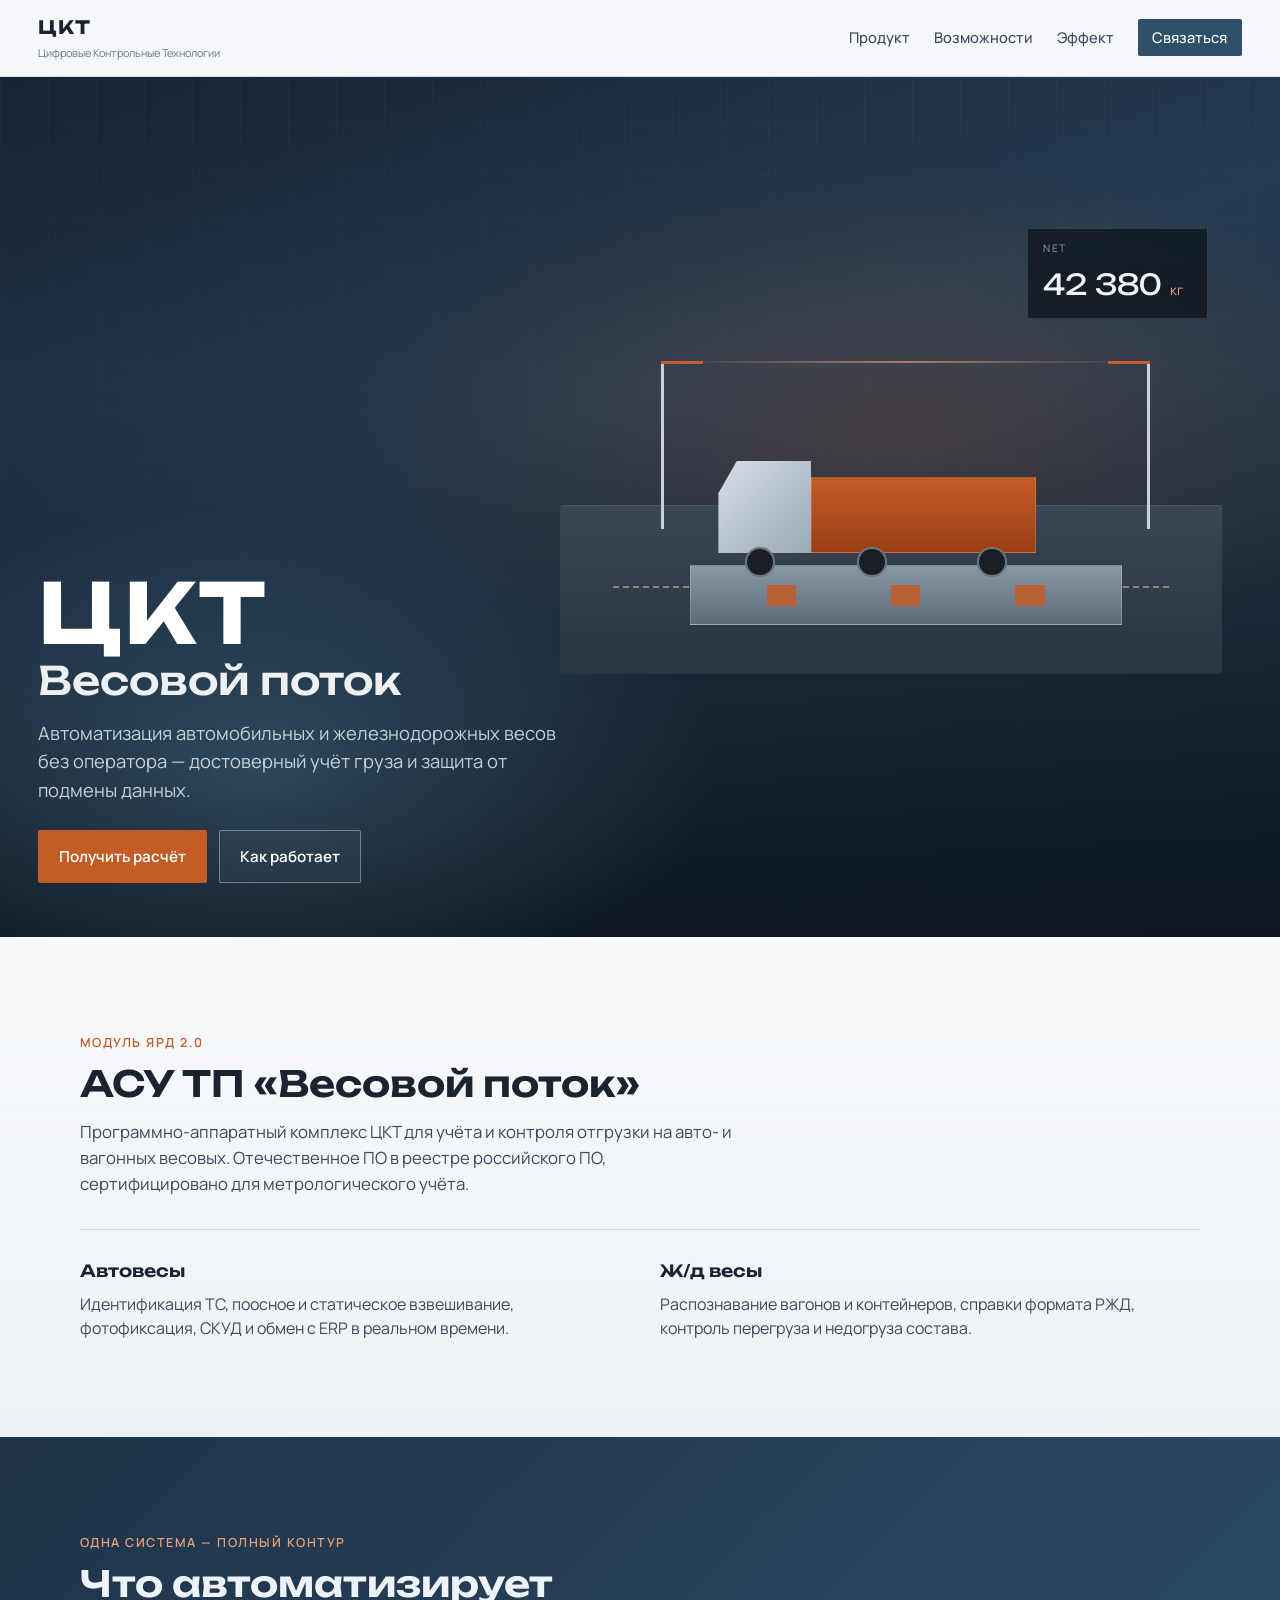
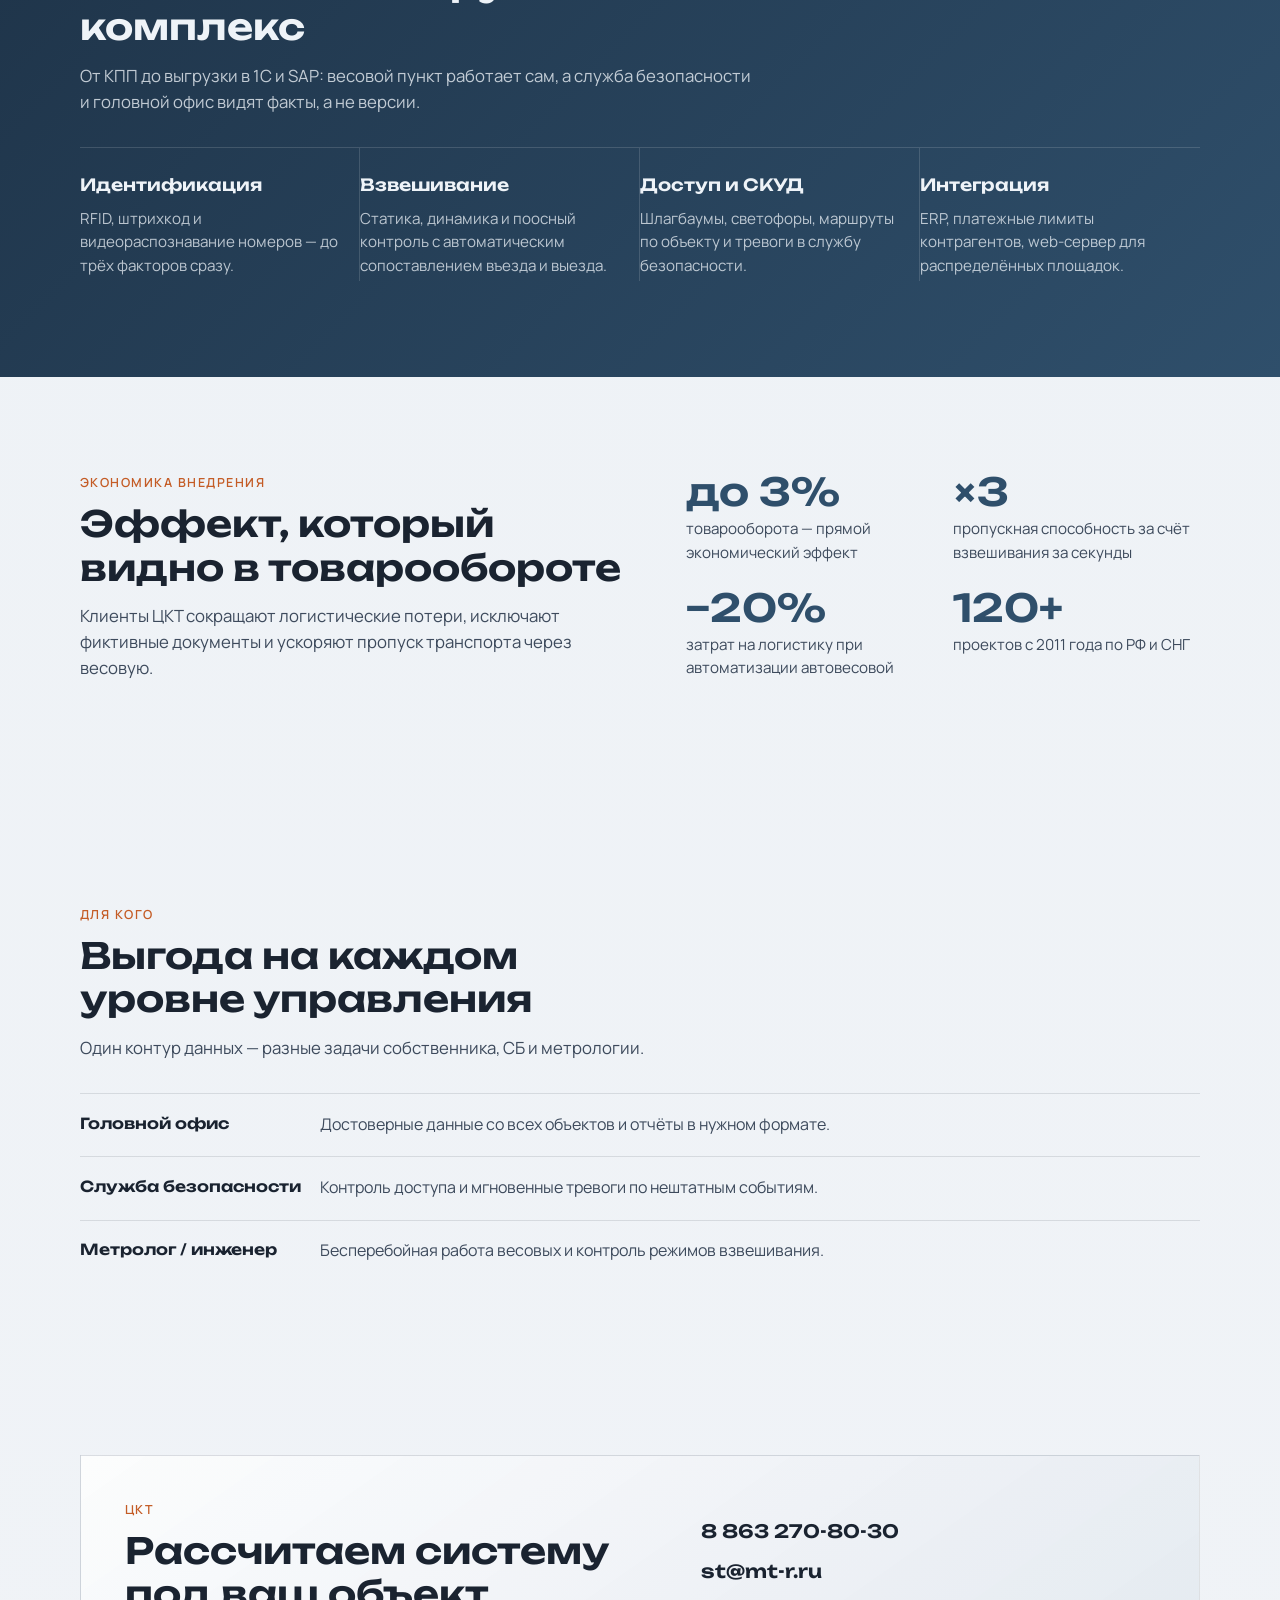
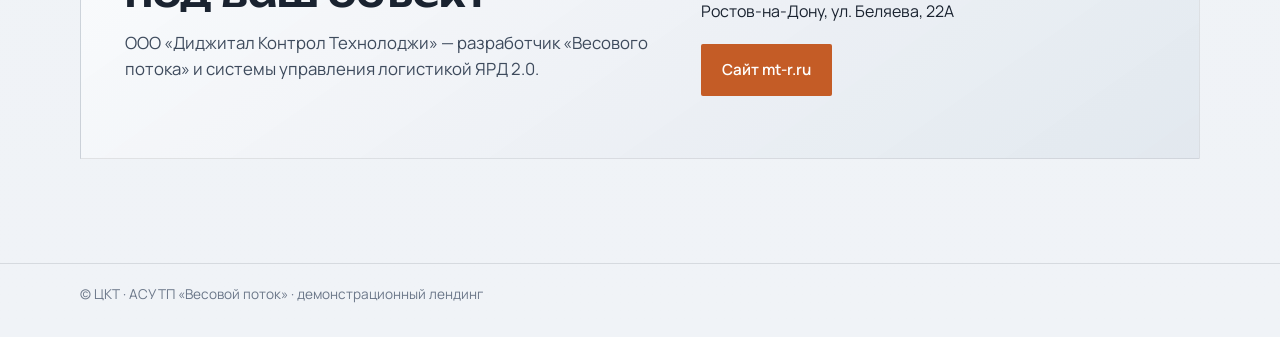
==== index.html @ c7c1c111 "Add landing page for ЦКТ Весовой поток Static promotional site covering product overview, capabiliti" ====
<!DOCTYPE html>
<html lang="ru">
<head>
  <meta charset="UTF-8" />
  <meta name="viewport" content="width=device-width, initial-scale=1" />
  <title>ЦКТ — Весовой поток | Автоматизация авто- и ж/д весов</title>
  <meta name="description" content="АСУ ТП «Весовой поток» от ЦКТ — программно-аппаратный комплекс автоматизации автомобильных и вагонных весов. Модуль системы ЯРД 2.0." />
  <link rel="preconnect" href="https://fonts.googleapis.com" />
  <link rel="preconnect" href="https://fonts.gstatic.com" crossorigin />
  <link href="https://fonts.googleapis.com/css2?family=Manrope:wght@400;500;600;700&family=Unbounded:wght@500;600;700&display=swap" rel="stylesheet" />
  <link rel="stylesheet" href="styles.css" />
</head>
<body>
  <header class="site-header">
    <a class="logo" href="#top" aria-label="ЦКТ — на главную">
      <span class="logo-mark">ЦКТ</span>
      <span class="logo-sub">Цифровые Контрольные Технологии</span>
    </a>
    <nav class="nav" aria-label="Основная навигация">
      <a href="#product">Продукт</a>
      <a href="#capabilities">Возможности</a>
      <a href="#effect">Эффект</a>
      <a href="#contact" class="nav-cta">Связаться</a>
    </nav>
  </header>

  <main id="top">
    <section class="hero" aria-labelledby="hero-brand">
      <div class="hero-media" aria-hidden="true">
        <div class="hero-gradient"></div>
        <div class="hero-grid"></div>
        <div class="weighbridge">
          <div class="wb-road"></div>
          <div class="wb-platform">
            <span class="wb-scale"></span>
            <span class="wb-scale"></span>
            <span class="wb-scale"></span>
          </div>
          <div class="wb-truck">
            <div class="truck-cab"></div>
            <div class="truck-body"></div>
            <div class="truck-wheel w1"></div>
            <div class="truck-wheel w2"></div>
            <div class="truck-wheel w3"></div>
          </div>
          <div class="wb-gate left"></div>
          <div class="wb-gate right"></div>
          <div class="wb-readout">
            <span class="readout-label">NET</span>
            <span class="readout-value" data-weight>42 380</span>
            <span class="readout-unit">кг</span>
          </div>
          <div class="scan-beam"></div>
        </div>
      </div>

      <div class="hero-content">
        <p class="brand" id="hero-brand">ЦКТ</p>
        <h1>Весовой поток</h1>
        <p class="lead">
          Автоматизация автомобильных и железнодорожных весов без оператора —
          достоверный учёт груза и защита от подмены данных.
        </p>
        <div class="cta-group">
          <a class="btn btn-primary" href="#contact">Получить расчёт</a>
          <a class="btn btn-ghost" href="#product">Как работает</a>
        </div>
      </div>
    </section>

    <section class="section product" id="product">
      <div class="section-inner">
        <p class="eyebrow">Модуль ЯРД 2.0</p>
        <h2>АСУ ТП «Весовой поток»</h2>
        <p class="section-lead">
          Программно-аппаратный комплекс ЦКТ для учёта и контроля отгрузки
          на авто- и вагонных весовых. Отечественное ПО в реестре российского ПО,
          сертифицировано для метрологического учёта.
        </p>

        <ul class="split-list">
          <li>
            <strong>Автовесы</strong>
            Идентификация ТС, поосное и статическое взвешивание, фотофиксация,
            СКУД и обмен с ERP в реальном времени.
          </li>
          <li>
            <strong>Ж/д весы</strong>
            Распознавание вагонов и контейнеров, справки формата РЖД,
            контроль перегруза и недогруза состава.
          </li>
        </ul>
      </div>
    </section>

    <section class="section capabilities" id="capabilities">
      <div class="section-inner">
        <p class="eyebrow">Одна система — полный контур</p>
        <h2>Что автоматизирует комплекс</h2>
        <p class="section-lead">
          От КПП до выгрузки в 1С и SAP: весовой пункт работает сам,
          а служба безопасности и головной офис видят факты, а не версии.
        </p>

        <div class="capability-rail" role="list">
          <article class="cap" role="listitem">
            <h3>Идентификация</h3>
            <p>RFID, штрихкод и видеораспознавание номеров — до трёх факторов сразу.</p>
          </article>
          <article class="cap" role="listitem">
            <h3>Взвешивание</h3>
            <p>Статика, динамика и поосный контроль с автоматическим сопоставлением въезда и выезда.</p>
          </article>
          <article class="cap" role="listitem">
            <h3>Доступ и СКУД</h3>
            <p>Шлагбаумы, светофоры, маршруты по объекту и тревоги в службу безопасности.</p>
          </article>
          <article class="cap" role="listitem">
            <h3>Интеграция</h3>
            <p>ERP, платежные лимиты контрагентов, web-сервер для распределённых площадок.</p>
          </article>
        </div>
      </div>
    </section>

    <section class="section effect" id="effect">
      <div class="section-inner effect-grid">
        <div>
          <p class="eyebrow">Экономика внедрения</p>
          <h2>Эффект, который видно в товарообороте</h2>
          <p class="section-lead">
            Клиенты ЦКТ сокращают логистические потери, исключают фиктивные документы
            и ускоряют пропуск транспорта через весовую.
          </p>
        </div>
        <dl class="metrics">
          <div>
            <dt>до 3%</dt>
            <dd>товарооборота — прямой экономический эффект</dd>
          </div>
          <div>
            <dt>×3</dt>
            <dd>пропускная способность за счёт взвешивания за секунды</dd>
          </div>
          <div>
            <dt>−20%</dt>
            <dd>затрат на логистику при автоматизации автовесовой</dd>
          </div>
          <div>
            <dt>120+</dt>
            <dd>проектов с 2011 года по РФ и СНГ</dd>
          </div>
        </dl>
      </div>
    </section>

    <section class="section audience">
      <div class="section-inner">
        <p class="eyebrow">Для кого</p>
        <h2>Выгода на каждом уровне управления</h2>
        <p class="section-lead">Один контур данных — разные задачи собственника, СБ и метрологии.</p>
        <ul class="audience-list">
          <li>
            <span>Головной офис</span>
            Достоверные данные со всех объектов и отчёты в нужном формате.
          </li>
          <li>
            <span>Служба безопасности</span>
            Контроль доступа и мгновенные тревоги по нештатным событиям.
          </li>
          <li>
            <span>Метролог / инженер</span>
            Бесперебойная работа весовых и контроль режимов взвешивания.
          </li>
        </ul>
      </div>
    </section>

    <section class="section contact" id="contact">
      <div class="section-inner contact-panel">
        <div>
          <p class="eyebrow">ЦКТ</p>
          <h2>Рассчитаем систему под ваш объект</h2>
          <p class="section-lead">
            ООО «Диджитал Контрол Технолоджи» — разработчик «Весового потока»
            и системы управления логистикой ЯРД 2.0.
          </p>
        </div>
        <address class="contacts">
          <a href="tel:+78632708030">8 863 270-80-30</a>
          <a href="mailto:st@mt-r.ru">st@mt-r.ru</a>
          <span>Ростов-на-Дону, ул. Беляева, 22А</span>
          <a class="btn btn-primary" href="https://mt-r.ru/" target="_blank" rel="noopener noreferrer">Сайт mt-r.ru</a>
        </address>
      </div>
    </section>
  </main>

  <footer class="site-footer">
    <p>© ЦКТ · АСУ ТП «Весовой поток» · демонстрационный лендинг</p>
  </footer>

  <script src="script.js"></script>
</body>
</html>
---- styles.css ----
:root {
  --ink: #1a2330;
  --ink-soft: #3d4a5c;
  --muted: #6b7789;
  --paper: #eef2f6;
  --paper-2: #e2e8ef;
  --steel: #2f4f6b;
  --steel-deep: #1e3348;
  --accent: #c45c26;
  --accent-soft: #e8a078;
  --line: rgba(26, 35, 48, 0.12);
  --glow-cool: rgba(90, 140, 170, 0.35);
  --radius: 2px;
  --font-display: "Unbounded", system-ui, sans-serif;
  --font-body: "Manrope", system-ui, sans-serif;
  --space: clamp(1.25rem, 3vw, 2.5rem);
  --max: 1120px;
}

*,
*::before,
*::after {
  box-sizing: border-box;
}

html {
  scroll-behavior: smooth;
}

body {
  margin: 0;
  font-family: var(--font-body);
  color: var(--ink);
  background:
    radial-gradient(1200px 600px at 10% -10%, rgba(47, 79, 107, 0.09), transparent 60%),
    radial-gradient(900px 500px at 100% 20%, rgba(196, 92, 38, 0.07), transparent 55%),
    linear-gradient(180deg, #f5f7fa 0%, var(--paper) 40%, #f0f3f7 100%);
  line-height: 1.55;
  -webkit-font-smoothing: antialiased;
}

img {
  max-width: 100%;
}

a {
  color: inherit;
  text-decoration: none;
}

.site-header {
  position: sticky;
  top: 0;
  z-index: 20;
  display: flex;
  align-items: center;
  justify-content: space-between;
  gap: 1rem;
  padding: 0.9rem var(--space);
  background: rgba(245, 247, 250, 0.86);
  backdrop-filter: blur(12px);
  border-bottom: 1px solid var(--line);
}

.logo {
  display: flex;
  flex-direction: column;
  gap: 0.1rem;
  min-width: 0;
}

.logo-mark {
  font-family: var(--font-display);
  font-weight: 700;
  font-size: 1.15rem;
  letter-spacing: 0.04em;
}

.logo-sub {
  font-size: 0.68rem;
  color: var(--muted);
  white-space: nowrap;
  overflow: hidden;
  text-overflow: ellipsis;
  max-width: 42vw;
}

.nav {
  display: flex;
  align-items: center;
  gap: clamp(0.75rem, 2vw, 1.5rem);
  font-size: 0.92rem;
  font-weight: 500;
}

.nav a:not(.nav-cta) {
  color: var(--ink-soft);
}

.nav a:not(.nav-cta):hover {
  color: var(--ink);
}

.nav-cta {
  padding: 0.45rem 0.9rem;
  background: var(--steel);
  color: #fff;
  border-radius: var(--radius);
}

.nav-cta:hover {
  background: var(--steel-deep);
}

.hero {
  position: relative;
  min-height: min(100vh, 860px);
  display: grid;
  align-items: end;
  overflow: hidden;
  color: #f4f7fa;
}

.hero-media {
  position: absolute;
  inset: 0;
  background:
    linear-gradient(160deg, #152333 0%, #243b52 42%, #1a2c3d 100%);
}

.hero-gradient {
  position: absolute;
  inset: 0;
  background:
    radial-gradient(ellipse 80% 55% at 70% 40%, rgba(196, 92, 38, 0.22), transparent 55%),
    radial-gradient(ellipse 60% 50% at 20% 80%, var(--glow-cool), transparent 60%),
    linear-gradient(180deg, transparent 35%, rgba(10, 16, 24, 0.78) 100%);
}

.hero-grid {
  position: absolute;
  inset: 0;
  background-image:
    linear-gradient(rgba(255, 255, 255, 0.045) 1px, transparent 1px),
    linear-gradient(90deg, rgba(255, 255, 255, 0.045) 1px, transparent 1px);
  background-size: 48px 48px;
  mask-image: linear-gradient(180deg, rgba(0, 0, 0, 0.55), transparent 85%);
  animation: gridDrift 28s linear infinite;
}

@keyframes gridDrift {
  from { background-position: 0 0; }
  to { background-position: 48px 48px; }
}

.weighbridge {
  position: absolute;
  inset: 12% 4% 18% auto;
  width: min(58vw, 720px);
  max-width: 100%;
  right: 0;
}

.wb-road {
  position: absolute;
  left: 0;
  right: 8%;
  bottom: 18%;
  height: 28%;
  background: linear-gradient(180deg, #3a4656, #2a3340);
  border-radius: 4px;
  box-shadow: inset 0 1px 0 rgba(255, 255, 255, 0.08);
}

.wb-road::after {
  content: "";
  position: absolute;
  left: 8%;
  right: 8%;
  top: 48%;
  border-top: 2px dashed rgba(255, 220, 140, 0.45);
}

.wb-platform {
  position: absolute;
  left: 18%;
  right: 22%;
  bottom: 26%;
  height: 10%;
  background: linear-gradient(180deg, #8b98a8, #5d6a7a);
  border: 1px solid rgba(255, 255, 255, 0.2);
  display: flex;
  justify-content: space-around;
  align-items: center;
  padding: 0 4%;
}

.wb-scale {
  width: 8%;
  height: 35%;
  background: var(--accent);
  opacity: 0.85;
  animation: pulseScale 2.4s ease-in-out infinite;
}

.wb-scale:nth-child(2) { animation-delay: 0.3s; }
.wb-scale:nth-child(3) { animation-delay: 0.6s; }

@keyframes pulseScale {
  0%, 100% { opacity: 0.45; transform: scaleY(0.8); }
  50% { opacity: 1; transform: scaleY(1); }
}

.wb-truck {
  position: absolute;
  left: 22%;
  bottom: 34%;
  width: 46%;
  height: 22%;
  animation: truckSettle 3.2s ease-in-out infinite;
}

@keyframes truckSettle {
  0%, 100% { transform: translateY(0); }
  50% { transform: translateY(2px); }
}

.truck-cab {
  position: absolute;
  left: 0;
  bottom: 18%;
  width: 28%;
  height: 70%;
  background: linear-gradient(135deg, #d7dee8, #9aa8b8);
  clip-path: polygon(20% 0, 100% 0, 100% 100%, 0 100%, 0 35%);
}

.truck-body {
  position: absolute;
  left: 28%;
  bottom: 18%;
  width: 68%;
  height: 58%;
  background: linear-gradient(180deg, #c45c26, #9a3f16);
  border: 1px solid rgba(255, 255, 255, 0.15);
}

.truck-wheel {
  position: absolute;
  bottom: 0;
  width: 9%;
  aspect-ratio: 1;
  border-radius: 50%;
  background: #1a1f26;
  border: 2px solid #6b7480;
}

.truck-wheel.w1 { left: 8%; }
.truck-wheel.w2 { left: 42%; }
.truck-wheel.w3 { left: 78%; }

.wb-gate {
  position: absolute;
  bottom: 42%;
  width: 3px;
  height: 28%;
  background: #c9d2dc;
}

.wb-gate.left { left: 14%; }
.wb-gate.right { right: 18%; }

.wb-gate::before {
  content: "";
  position: absolute;
  top: 0;
  left: 0;
  width: 42px;
  height: 3px;
  background: var(--accent);
  transform-origin: left center;
  animation: gateLift 4.5s ease-in-out infinite;
}

.wb-gate.right::before {
  left: auto;
  right: 0;
  transform-origin: right center;
}

@keyframes gateLift {
  0%, 30% { transform: rotate(0deg); }
  45%, 75% { transform: rotate(-75deg); }
  90%, 100% { transform: rotate(0deg); }
}

.wb-readout {
  position: absolute;
  top: 8%;
  right: 10%;
  display: grid;
  grid-template-columns: auto 1fr auto;
  gap: 0.35rem 0.55rem;
  align-items: baseline;
  padding: 0.7rem 0.95rem;
  background: rgba(12, 18, 26, 0.72);
  border: 1px solid rgba(255, 255, 255, 0.14);
  font-variant-numeric: tabular-nums;
  backdrop-filter: blur(6px);
}

.readout-label {
  grid-column: 1 / -1;
  font-size: 0.65rem;
  letter-spacing: 0.14em;
  color: rgba(255, 255, 255, 0.55);
}

.readout-value {
  font-family: var(--font-display);
  font-size: clamp(1.2rem, 2.4vw, 1.8rem);
  color: #f0f4f8;
}

.readout-unit {
  color: var(--accent-soft);
  font-size: 0.85rem;
}

.scan-beam {
  position: absolute;
  left: 16%;
  right: 20%;
  top: 30%;
  height: 2px;
  background: linear-gradient(90deg, transparent, rgba(232, 160, 120, 0.9), transparent);
  animation: scanMove 3.8s ease-in-out infinite;
  opacity: 0.7;
}

@keyframes scanMove {
  0%, 100% { transform: translateY(0); opacity: 0.2; }
  50% { transform: translateY(120px); opacity: 0.85; }
}

.hero-content {
  position: relative;
  z-index: 2;
  padding: clamp(5.5rem, 12vh, 8rem) var(--space) clamp(2.5rem, 6vh, 4rem);
  max-width: 640px;
}

.brand {
  margin: 0 0 0.35rem;
  font-family: var(--font-display);
  font-size: clamp(2.8rem, 8vw, 5.2rem);
  font-weight: 700;
  letter-spacing: 0.02em;
  line-height: 0.95;
  color: #fff;
}

.hero h1 {
  margin: 0 0 1rem;
  font-family: var(--font-display);
  font-size: clamp(1.55rem, 3.8vw, 2.45rem);
  font-weight: 500;
  line-height: 1.15;
  color: rgba(255, 255, 255, 0.92);
}

.lead {
  margin: 0 0 1.6rem;
  max-width: 34rem;
  font-size: clamp(1rem, 1.7vw, 1.15rem);
  color: rgba(234, 240, 246, 0.82);
}

.cta-group {
  display: flex;
  flex-wrap: wrap;
  gap: 0.75rem;
}

.btn {
  display: inline-flex;
  align-items: center;
  justify-content: center;
  padding: 0.85rem 1.25rem;
  border-radius: var(--radius);
  font-weight: 600;
  font-size: 0.95rem;
  border: 1px solid transparent;
  transition: background 0.2s ease, color 0.2s ease, border-color 0.2s ease, transform 0.2s ease;
}

.btn:hover {
  transform: translateY(-1px);
}

.btn-primary {
  background: var(--accent);
  color: #fff;
}

.btn-primary:hover {
  background: #a74a1c;
}

.btn-ghost {
  border-color: rgba(255, 255, 255, 0.35);
  color: #fff;
  background: rgba(255, 255, 255, 0.04);
}

.btn-ghost:hover {
  border-color: rgba(255, 255, 255, 0.7);
  background: rgba(255, 255, 255, 0.1);
}

.section {
  padding: clamp(3.5rem, 8vw, 6rem) var(--space);
}

.section-inner {
  max-width: var(--max);
  margin: 0 auto;
}

.eyebrow {
  margin: 0 0 0.6rem;
  font-size: 0.78rem;
  font-weight: 600;
  letter-spacing: 0.12em;
  text-transform: uppercase;
  color: var(--accent);
}

.section h2 {
  margin: 0 0 0.9rem;
  font-family: var(--font-display);
  font-size: clamp(1.55rem, 3.2vw, 2.25rem);
  font-weight: 600;
  line-height: 1.2;
  max-width: 18ch;
}

.section-lead {
  margin: 0 0 2rem;
  max-width: 42rem;
  color: var(--ink-soft);
  font-size: 1.05rem;
}

.product {
  background:
    linear-gradient(180deg, rgba(255, 255, 255, 0.55), transparent),
    var(--paper);
}

.split-list {
  list-style: none;
  margin: 0;
  padding: 0;
  display: grid;
  grid-template-columns: repeat(2, minmax(0, 1fr));
  gap: 1.5rem 2.5rem;
  border-top: 1px solid var(--line);
  padding-top: 1.75rem;
}

.split-list li {
  color: var(--ink-soft);
}

.split-list strong {
  display: block;
  margin-bottom: 0.45rem;
  font-family: var(--font-display);
  font-size: 1.05rem;
  font-weight: 600;
  color: var(--ink);
}

.capabilities {
  background:
    linear-gradient(135deg, var(--steel-deep), var(--steel));
  color: #eef3f8;
}

.capabilities .eyebrow {
  color: var(--accent-soft);
}

.capabilities .section-lead {
  color: rgba(238, 243, 248, 0.78);
}

.capability-rail {
  display: grid;
  grid-template-columns: repeat(4, minmax(0, 1fr));
  gap: 0;
  border-top: 1px solid rgba(255, 255, 255, 0.14);
}

.cap {
  padding: 1.5rem 1.25rem 0.25rem 0;
  border-right: 1px solid rgba(255, 255, 255, 0.14);
  padding-right: 1.25rem;
  opacity: 0;
  transform: translateY(18px);
  transition: opacity 0.6s ease, transform 0.6s ease;
}

.cap:last-child {
  border-right: 0;
  padding-right: 0;
}

.cap.is-visible {
  opacity: 1;
  transform: translateY(0);
}

.cap:nth-child(2).is-visible { transition-delay: 0.1s; }
.cap:nth-child(3).is-visible { transition-delay: 0.2s; }
.cap:nth-child(4).is-visible { transition-delay: 0.3s; }

.cap h3 {
  margin: 0 0 0.55rem;
  font-family: var(--font-display);
  font-size: 1.05rem;
  font-weight: 600;
}

.cap p {
  margin: 0;
  color: rgba(238, 243, 248, 0.75);
  font-size: 0.95rem;
}

.effect-grid {
  display: grid;
  grid-template-columns: 1.1fr 1fr;
  gap: 2.5rem;
  align-items: start;
}

.metrics {
  margin: 0;
  display: grid;
  grid-template-columns: 1fr 1fr;
  gap: 1.5rem 1.25rem;
}

.metrics dt {
  font-family: var(--font-display);
  font-size: clamp(1.8rem, 3vw, 2.4rem);
  font-weight: 600;
  color: var(--steel);
  line-height: 1;
  margin-bottom: 0.35rem;
}

.metrics dd {
  margin: 0;
  color: var(--ink-soft);
  font-size: 0.95rem;
}

.audience-list {
  list-style: none;
  margin: 0;
  padding: 0;
  display: grid;
  gap: 1.25rem;
}

.audience-list li {
  display: grid;
  grid-template-columns: minmax(10rem, 14rem) 1fr;
  gap: 1rem;
  padding-top: 1.1rem;
  border-top: 1px solid var(--line);
  color: var(--ink-soft);
}

.audience-list span {
  font-family: var(--font-display);
  font-size: 0.95rem;
  font-weight: 600;
  color: var(--ink);
}

.contact {
  padding-bottom: clamp(4rem, 9vw, 6.5rem);
}

.contact-panel {
  display: grid;
  grid-template-columns: 1.2fr 1fr;
  gap: 2rem;
  padding: clamp(1.75rem, 4vw, 2.75rem);
  background:
    linear-gradient(145deg, rgba(255, 255, 255, 0.9), rgba(226, 232, 239, 0.95)),
    var(--paper-2);
  border: 1px solid var(--line);
}

.contacts {
  display: flex;
  flex-direction: column;
  gap: 0.75rem;
  font-style: normal;
  justify-content: center;
}

.contacts a[href^="tel"],
.contacts a[href^="mailto"] {
  font-family: var(--font-display);
  font-size: 1.15rem;
  font-weight: 600;
}

.contacts a[href^="tel"]:hover,
.contacts a[href^="mailto"]:hover {
  color: var(--accent);
}

.contacts .btn {
  margin-top: 0.5rem;
  align-self: start;
}

.site-footer {
  padding: 1.25rem var(--space) 2rem;
  border-top: 1px solid var(--line);
  color: var(--muted);
  font-size: 0.85rem;
}

.site-footer p {
  margin: 0;
  max-width: var(--max);
  margin-inline: auto;
}

@media (max-width: 900px) {
  .capability-rail {
    grid-template-columns: 1fr 1fr;
  }

  .cap {
    border-right: 0;
    border-bottom: 1px solid rgba(255, 255, 255, 0.14);
    padding: 1.25rem 0;
  }

  .cap:nth-child(3),
  .cap:nth-child(4) {
    border-bottom: 0;
  }

  .effect-grid,
  .contact-panel,
  .split-list {
    grid-template-columns: 1fr;
  }

  .weighbridge {
    opacity: 0.55;
    width: 90%;
    inset: 8% 0 auto auto;
    height: 42%;
  }

  .hero-content {
    max-width: 100%;
  }
}

@media (max-width: 640px) {
  .nav a:not(.nav-cta) {
    display: none;
  }

  .logo-sub {
    display: none;
  }

  .capability-rail,
  .metrics,
  .audience-list li {
    grid-template-columns: 1fr;
  }

  .audience-list span {
    margin-bottom: -0.35rem;
  }

  .hero {
    min-height: 100svh;
  }

  .weighbridge {
    display: none;
  }

  .hero-content {
    padding-top: 7rem;
  }
}

@media (prefers-reduced-motion: reduce) {
  html { scroll-behavior: auto; }
  .hero-grid,
  .wb-scale,
  .wb-truck,
  .wb-gate::before,
  .scan-beam {
    animation: none;
  }
  .cap {
    opacity: 1;
    transform: none;
    transition: none;
  }
}
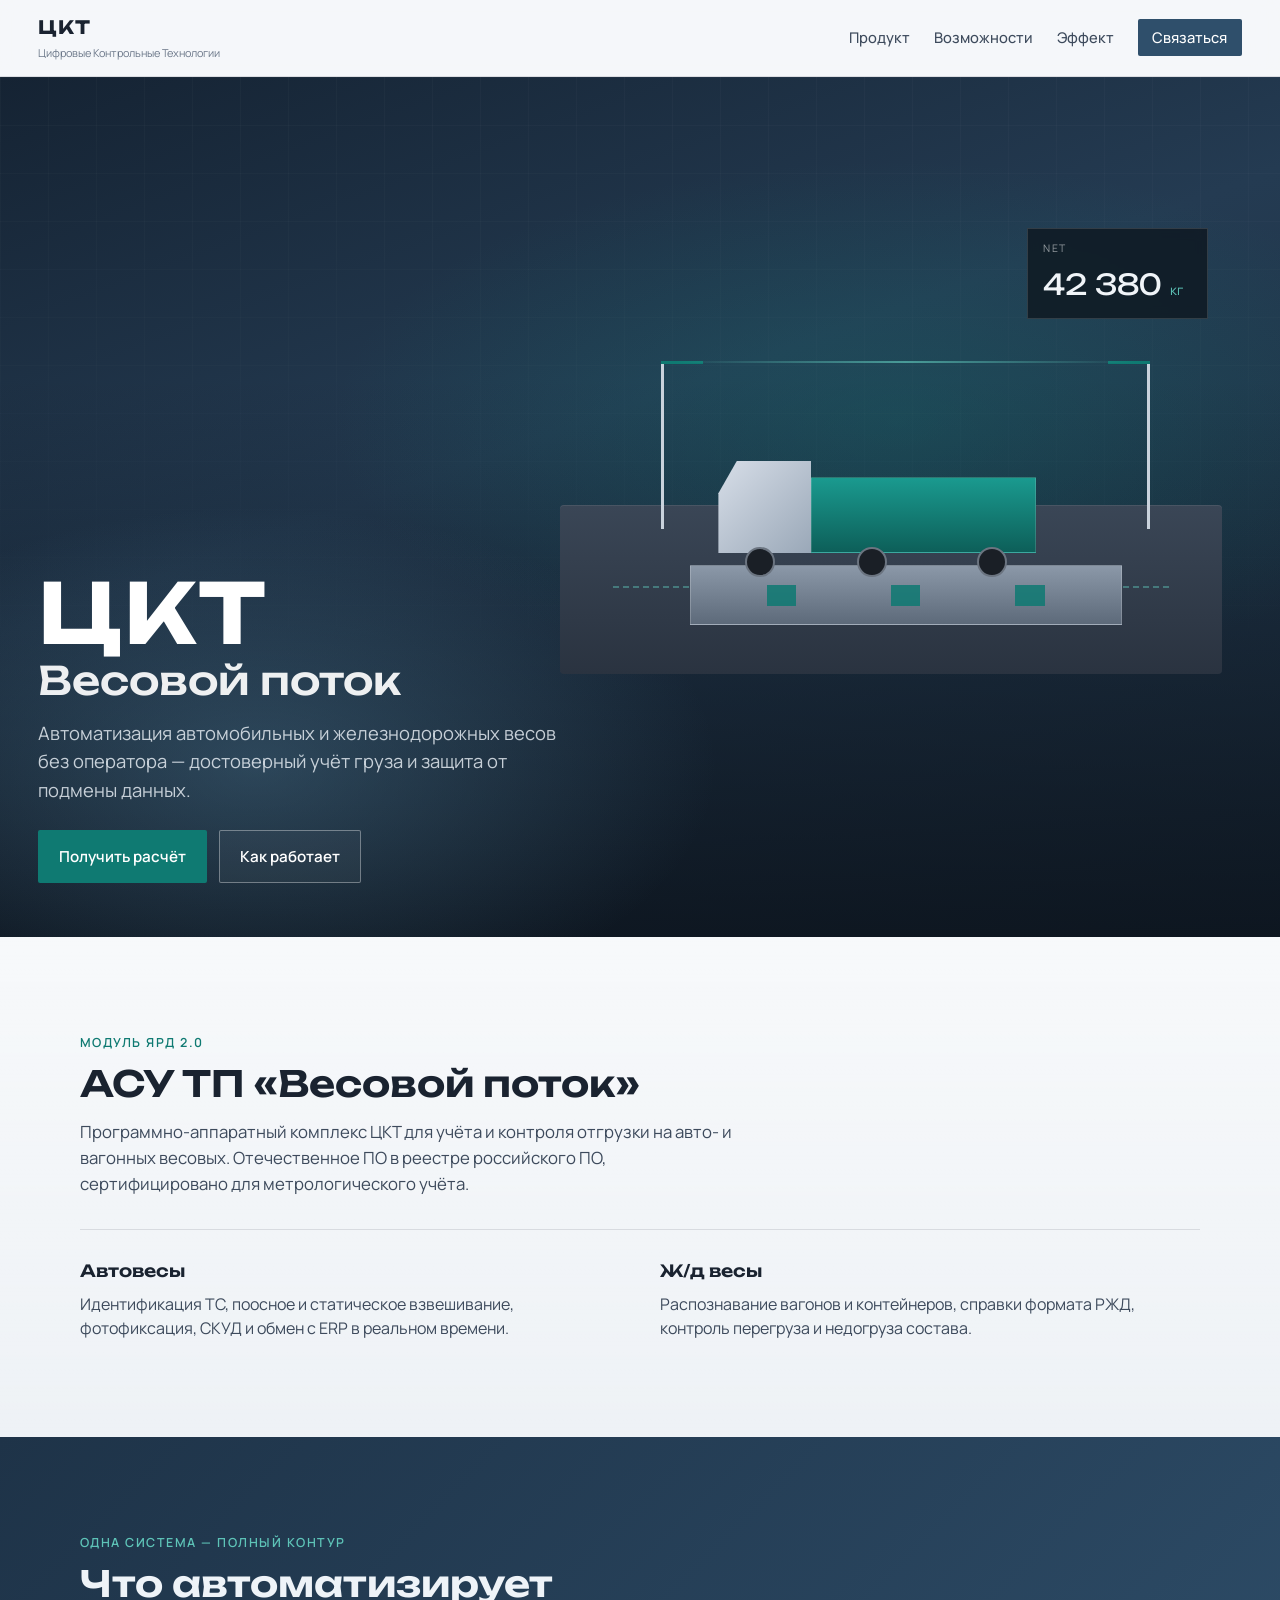
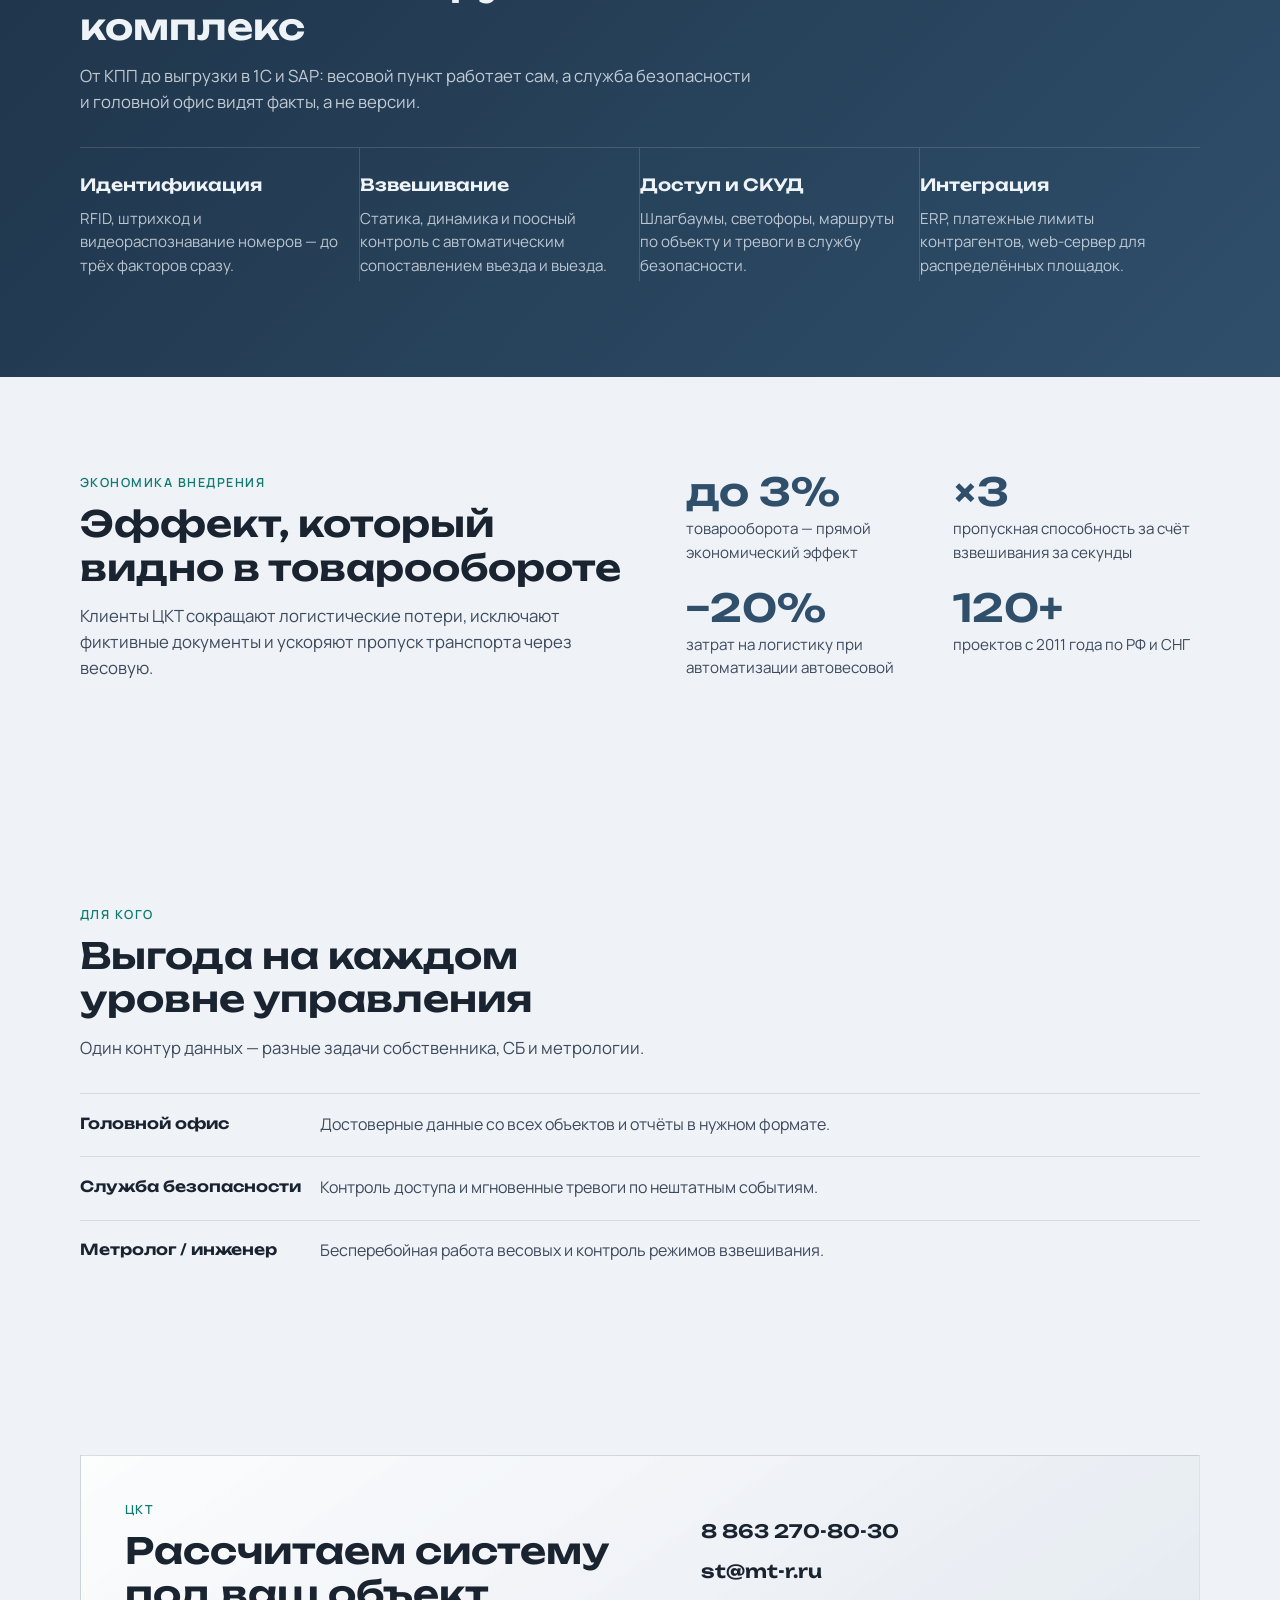
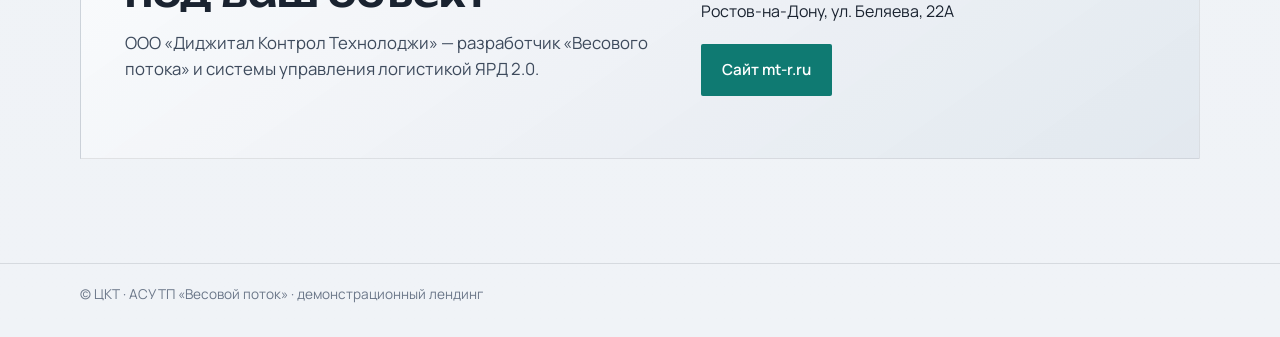
==== commit 33ac6d68: "Refine landing visual QA: teal accent and mobile hero Shift accent away from terracotta, keep weighb" ====
--- a/index.html
+++ b/index.html
@@ -29,29 +29,6 @@
       <div class="hero-media" aria-hidden="true">
         <div class="hero-gradient"></div>
         <div class="hero-grid"></div>
-        <div class="weighbridge">
-          <div class="wb-road"></div>
-          <div class="wb-platform">
-            <span class="wb-scale"></span>
-            <span class="wb-scale"></span>
-            <span class="wb-scale"></span>
-          </div>
-          <div class="wb-truck">
-            <div class="truck-cab"></div>
-            <div class="truck-body"></div>
-            <div class="truck-wheel w1"></div>
-            <div class="truck-wheel w2"></div>
-            <div class="truck-wheel w3"></div>
-          </div>
-          <div class="wb-gate left"></div>
-          <div class="wb-gate right"></div>
-          <div class="wb-readout">
-            <span class="readout-label">NET</span>
-            <span class="readout-value" data-weight>42 380</span>
-            <span class="readout-unit">кг</span>
-          </div>
-          <div class="scan-beam"></div>
-        </div>
       </div>
 
       <div class="hero-content">
@@ -66,6 +43,30 @@
           <a class="btn btn-ghost" href="#product">Как работает</a>
         </div>
       </div>
+
+      <div class="weighbridge" aria-hidden="true">
+        <div class="wb-road"></div>
+        <div class="wb-platform">
+          <span class="wb-scale"></span>
+          <span class="wb-scale"></span>
+          <span class="wb-scale"></span>
+        </div>
+        <div class="wb-truck">
+          <div class="truck-cab"></div>
+          <div class="truck-body"></div>
+          <div class="truck-wheel w1"></div>
+          <div class="truck-wheel w2"></div>
+          <div class="truck-wheel w3"></div>
+        </div>
+        <div class="wb-gate left"></div>
+        <div class="wb-gate right"></div>
+        <div class="wb-readout">
+          <span class="readout-label">NET</span>
+          <span class="readout-value" data-weight>42 380</span>
+          <span class="readout-unit">кг</span>
+        </div>
+        <div class="scan-beam"></div>
+      </div>
     </section>
 
     <section class="section product" id="product">
--- a/styles.css
+++ b/styles.css
@@ -6,8 +6,8 @@
   --paper-2: #e2e8ef;
   --steel: #2f4f6b;
   --steel-deep: #1e3348;
-  --accent: #c45c26;
-  --accent-soft: #e8a078;
+  --accent: #0f7a72;
+  --accent-soft: #5ec4b8;
   --line: rgba(26, 35, 48, 0.12);
   --glow-cool: rgba(90, 140, 170, 0.35);
   --radius: 2px;
@@ -33,7 +33,7 @@
   color: var(--ink);
   background:
     radial-gradient(1200px 600px at 10% -10%, rgba(47, 79, 107, 0.09), transparent 60%),
-    radial-gradient(900px 500px at 100% 20%, rgba(196, 92, 38, 0.07), transparent 55%),
+    radial-gradient(900px 500px at 100% 20%, rgba(15, 122, 114, 0.08), transparent 55%),
     linear-gradient(180deg, #f5f7fa 0%, var(--paper) 40%, #f0f3f7 100%);
   line-height: 1.55;
   -webkit-font-smoothing: antialiased;
@@ -116,6 +116,7 @@
   position: relative;
   min-height: min(100vh, 860px);
   display: grid;
+  grid-template-columns: 1fr;
   align-items: end;
   overflow: hidden;
   color: #f4f7fa;
@@ -132,7 +133,7 @@
   position: absolute;
   inset: 0;
   background:
-    radial-gradient(ellipse 80% 55% at 70% 40%, rgba(196, 92, 38, 0.22), transparent 55%),
+    radial-gradient(ellipse 80% 55% at 70% 40%, rgba(15, 122, 114, 0.28), transparent 55%),
     radial-gradient(ellipse 60% 50% at 20% 80%, var(--glow-cool), transparent 60%),
     linear-gradient(180deg, transparent 35%, rgba(10, 16, 24, 0.78) 100%);
 }
@@ -155,10 +156,12 @@
 
 .weighbridge {
   position: absolute;
+  z-index: 1;
   inset: 12% 4% 18% auto;
   width: min(58vw, 720px);
   max-width: 100%;
   right: 0;
+  pointer-events: none;
 }
 
 .wb-road {
@@ -178,7 +181,7 @@
   left: 8%;
   right: 8%;
   top: 48%;
-  border-top: 2px dashed rgba(255, 220, 140, 0.45);
+  border-top: 2px dashed rgba(94, 196, 184, 0.45);
 }
 
 .wb-platform {
@@ -241,7 +244,7 @@
   bottom: 18%;
   width: 68%;
   height: 58%;
-  background: linear-gradient(180deg, #c45c26, #9a3f16);
+  background: linear-gradient(180deg, #1a9a8f, #0d5f59);
   border: 1px solid rgba(255, 255, 255, 0.15);
 }
 
@@ -333,7 +336,7 @@
   right: 20%;
   top: 30%;
   height: 2px;
-  background: linear-gradient(90deg, transparent, rgba(232, 160, 120, 0.9), transparent);
+  background: linear-gradient(90deg, transparent, rgba(94, 196, 184, 0.95), transparent);
   animation: scanMove 3.8s ease-in-out infinite;
   opacity: 0.7;
 }
@@ -404,7 +407,7 @@
 }
 
 .btn-primary:hover {
-  background: #a74a1c;
+  background: #0b5f59;
 }
 
 .btn-ghost {
@@ -668,10 +671,10 @@
   }
 
   .weighbridge {
-    opacity: 0.55;
-    width: 90%;
-    inset: 8% 0 auto auto;
-    height: 42%;
+    opacity: 0.7;
+    width: min(92%, 520px);
+    inset: 6% 0 auto auto;
+    height: 38%;
   }
 
   .hero-content {
@@ -699,15 +702,32 @@
   }
 
   .hero {
-    min-height: 100svh;
+    min-height: 0;
+    align-items: stretch;
+    padding-bottom: 0.5rem;
   }
 
   .weighbridge {
-    display: none;
+    position: relative;
+    inset: auto;
+    width: 100%;
+    height: 210px;
+    margin: 0.25rem 0 0.75rem;
+    opacity: 0.95;
   }
 
   .hero-content {
-    padding-top: 7rem;
+    padding: 5.25rem var(--space) 0.75rem;
+  }
+
+  .wb-readout {
+    top: 4%;
+    right: 4%;
+    padding: 0.45rem 0.65rem;
+  }
+
+  .readout-value {
+    font-size: 1.05rem;
   }
 }
 
